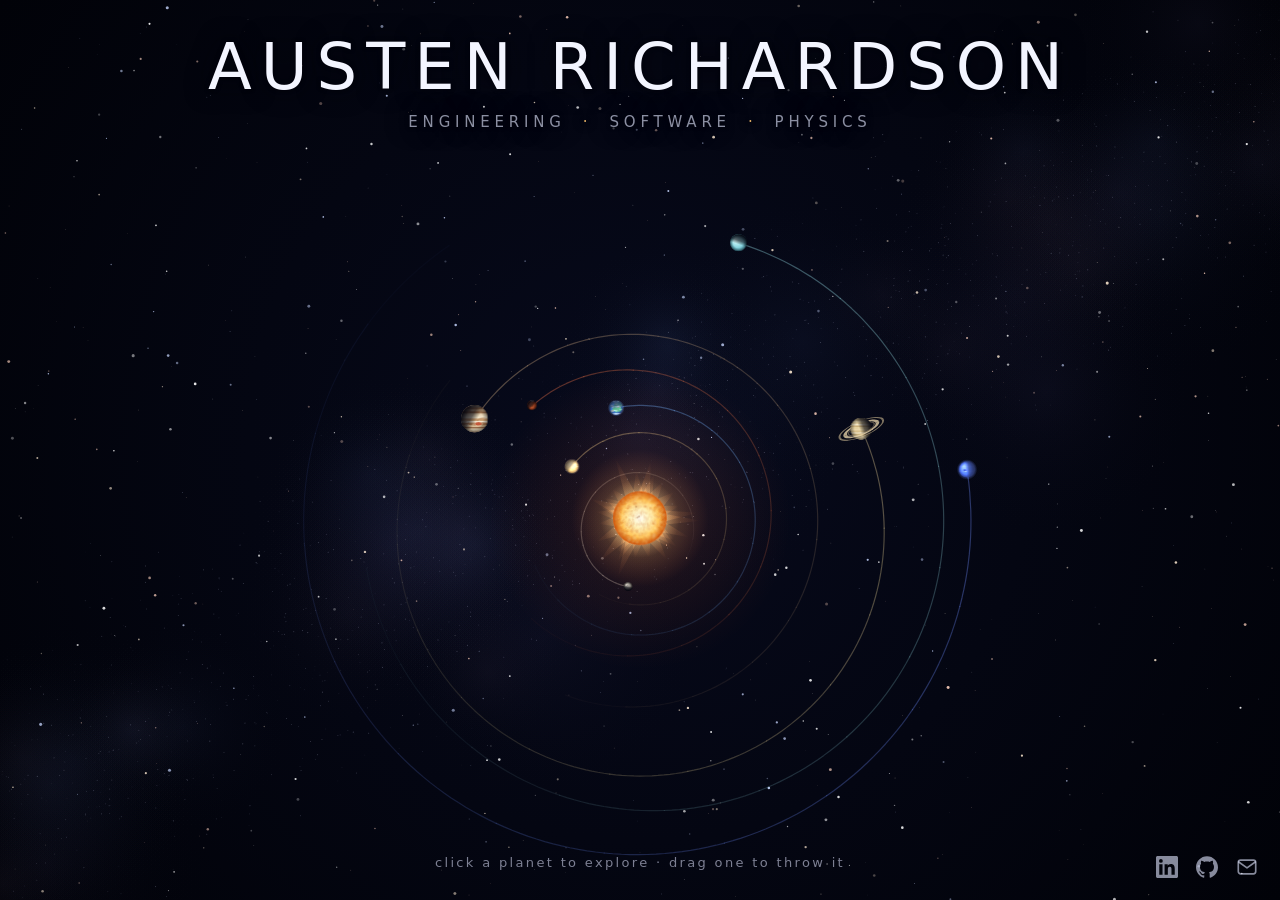
==== index.html @ 40af2397 "Initial site: interactive solar system portfolio Co-Authored-By: Claude Opus 5.5 <noreply@anthropic." ====
<!DOCTYPE html>
<html lang="en">
<head>
  <meta charset="utf-8">
  <meta name="viewport" content="width=device-width, initial-scale=1">
  <title>AustenRichardson.com</title>
  <link rel="icon" href="data:image/svg+xml,<svg xmlns='http://www.w3.org/2000/svg' viewBox='0 0 32 32'><defs><radialGradient id='g'><stop offset='0' stop-color='%23fff6d0'/><stop offset='.6' stop-color='%23ffb23f'/><stop offset='1' stop-color='%23ff7a10'/></radialGradient></defs><circle cx='16' cy='16' r='12' fill='url(%23g)'/></svg>">
  <link rel="stylesheet" href="css/style.css">
</head>
<body>
  <canvas id="space" aria-label="AustenRichardson.com interactive solar system"></canvas>

  <header id="masthead">
    <h1>Austen Richardson</h1>
    <p class="tagline">Engineering <span aria-hidden="true">&middot;</span> Software <span aria-hidden="true">&middot;</span> Physics</p>
  </header>

  <p id="hint" aria-hidden="true"></p>

  <!-- Contact links -->
  <nav id="contact" aria-label="Contact">
    <a href="https://www.linkedin.com/in/austen-richardson-918320334/" target="_blank" rel="noopener" aria-label="LinkedIn" title="LinkedIn">
      <svg viewBox="0 0 24 24" aria-hidden="true"><path fill="currentColor" d="M20.447 20.452h-3.554v-5.569c0-1.328-.027-3.037-1.852-3.037-1.853 0-2.136 1.445-2.136 2.939v5.667H9.351V9h3.414v1.561h.046c.477-.9 1.637-1.85 3.37-1.85 3.601 0 4.267 2.37 4.267 5.455v6.286zM5.337 7.433a2.062 2.062 0 1 1 0-4.125 2.062 2.062 0 0 1 0 4.125zM7.119 20.452H3.555V9h3.564v11.452zM22.225 0H1.771C.792 0 0 .774 0 1.729v20.542C0 23.227.792 24 1.771 24h20.451C23.2 24 24 23.227 24 22.271V1.729C24 .774 23.2 0 22.222 0h.003z"/></svg>
    </a>
    <a href="https://github.com/austenjr08" target="_blank" rel="noopener" aria-label="GitHub" title="GitHub">
      <svg viewBox="0 0 24 24" aria-hidden="true"><path fill="currentColor" d="M12 .297c-6.63 0-12 5.373-12 12 0 5.303 3.438 9.8 8.205 11.385.6.113.82-.258.82-.577 0-.285-.01-1.04-.015-2.04-3.338.724-4.042-1.61-4.042-1.61C4.422 18.07 3.633 17.7 3.633 17.7c-1.087-.744.084-.729.084-.729 1.205.084 1.838 1.236 1.838 1.236 1.07 1.835 2.809 1.305 3.495.998.108-.776.417-1.305.76-1.605-2.665-.3-5.466-1.332-5.466-5.93 0-1.31.465-2.38 1.235-3.22-.135-.303-.54-1.523.105-3.176 0 0 1.005-.322 3.3 1.23.96-.267 1.98-.399 3-.405 1.02.006 2.04.138 3 .405 2.28-1.552 3.285-1.23 3.285-1.23.645 1.653.24 2.873.12 3.176.765.84 1.23 1.91 1.23 3.22 0 4.61-2.805 5.625-5.475 5.92.42.36.81 1.096.81 2.22 0 1.606-.015 2.896-.015 3.286 0 .315.21.69.825.57C20.565 22.092 24 17.592 24 12.297c0-6.627-5.373-12-12-12"/></svg>
    </a>
    <a href="mailto:austenjames08@gmail.com" aria-label="Email" title="Email">
      <svg viewBox="0 0 24 24" aria-hidden="true" fill="none" stroke="currentColor" stroke-width="1.8" stroke-linecap="round" stroke-linejoin="round"><rect x="2.5" y="4.5" width="19" height="15" rx="2.5"/><path d="m3 6.5 9 6.5 9-6.5"/></svg>
    </a>
  </nav>

  <button id="reset" type="button">reset</button>
  <script src="js/main.js"></script>
</body>
</html>
---- css/style.css ----
html,
body {
  margin: 0;
  height: 100%;
  overflow: hidden;
  background: #02030a;
}

#space {
  display: block;
  position: fixed;
  inset: 0;
  width: 100%;
  height: 100%;
  touch-action: none;
  user-select: none;
  -webkit-user-select: none;
}

/* Appears ~10 s after the supernova */
#reset {
  position: fixed;
  top: 20px;
  right: 20px;
  padding: 10px 22px;
  font: 500 14px/1 -apple-system, BlinkMacSystemFont, "Segoe UI", system-ui, sans-serif;
  letter-spacing: 0.2em;
  color: #e9ecff;
  background: rgba(255, 255, 255, 0.06);
  border: 1px solid rgba(255, 255, 255, 0.28);
  border-radius: 999px;
  -webkit-backdrop-filter: blur(6px);
  backdrop-filter: blur(6px);
  cursor: pointer;
  opacity: 0;
  visibility: hidden;
  transform: translateY(-6px);
  transition: opacity 0.8s ease, transform 0.8s ease, visibility 0s linear 0.8s, background 0.2s;
}

#reset.show {
  opacity: 1;
  visibility: visible;
  transform: none;
  transition: opacity 0.8s ease, transform 0.8s ease, visibility 0s, background 0.2s;
}

#reset:hover {
  background: rgba(255, 255, 255, 0.14);
}

/* ---------- Name header ---------- */
#masthead {
  position: fixed;
  top: 0;
  left: 0;
  right: 0;
  padding: clamp(18px, 3.5vh, 36px) 16px 0;
  text-align: center;
  pointer-events: none;
  font-family: -apple-system, BlinkMacSystemFont, "Helvetica Neue", "Segoe UI", system-ui, sans-serif;
  color: #f3f5ff;
  text-shadow: 0 0 24px rgba(2, 3, 10, 0.9), 0 0 4px rgba(2, 3, 10, 0.8);
}

#masthead h1 {
  margin: 0;
  font-size: clamp(30px, 5.2vw, 64px);
  font-weight: 200;
  letter-spacing: 0.14em;
  line-height: 1.1;
  text-transform: uppercase;
}

#masthead .tagline {
  margin: clamp(6px, 1.2vh, 12px) 0 0;
  font-size: clamp(11px, 1.3vw, 15px);
  font-weight: 400;
  letter-spacing: 0.32em;
  text-transform: uppercase;
  color: rgba(225, 230, 255, 0.62);
}

#masthead .tagline span {
  margin: 0 0.5em;
  color: rgba(255, 196, 110, 0.85);
}

/* ---------- One-time hint ---------- */
#hint {
  position: fixed;
  left: 0;
  right: 0;
  bottom: 28px;
  margin: 0;
  text-align: center;
  pointer-events: none;
  font: 400 13px/1.4 -apple-system, BlinkMacSystemFont, "Segoe UI", system-ui, sans-serif;
  letter-spacing: 0.18em;
  color: rgba(225, 230, 255, 0.55);
  opacity: 0;
  transition: opacity 1.2s ease 1.5s;
}

#hint.show {
  opacity: 1;
}

#hint.gone {
  opacity: 0;
  transition: opacity 0.8s ease;
}

/* ---------- Contact icons ---------- */
#contact {
  position: fixed;
  right: 22px;
  bottom: 22px;
  display: flex;
  gap: 18px;
}

#contact a {
  display: block;
  width: 22px;
  height: 22px;
  color: rgba(225, 230, 255, 0.6);
  transition: color 0.2s, transform 0.2s;
}

#contact a:hover,
#contact a:focus-visible {
  color: #fff;
  transform: translateY(-2px);
}

#contact svg {
  width: 100%;
  height: 100%;
  display: block;
}

@media (max-width: 600px) {
  #hint {
    bottom: 64px;
    font-size: 12px;
    letter-spacing: 0.12em;
  }
}
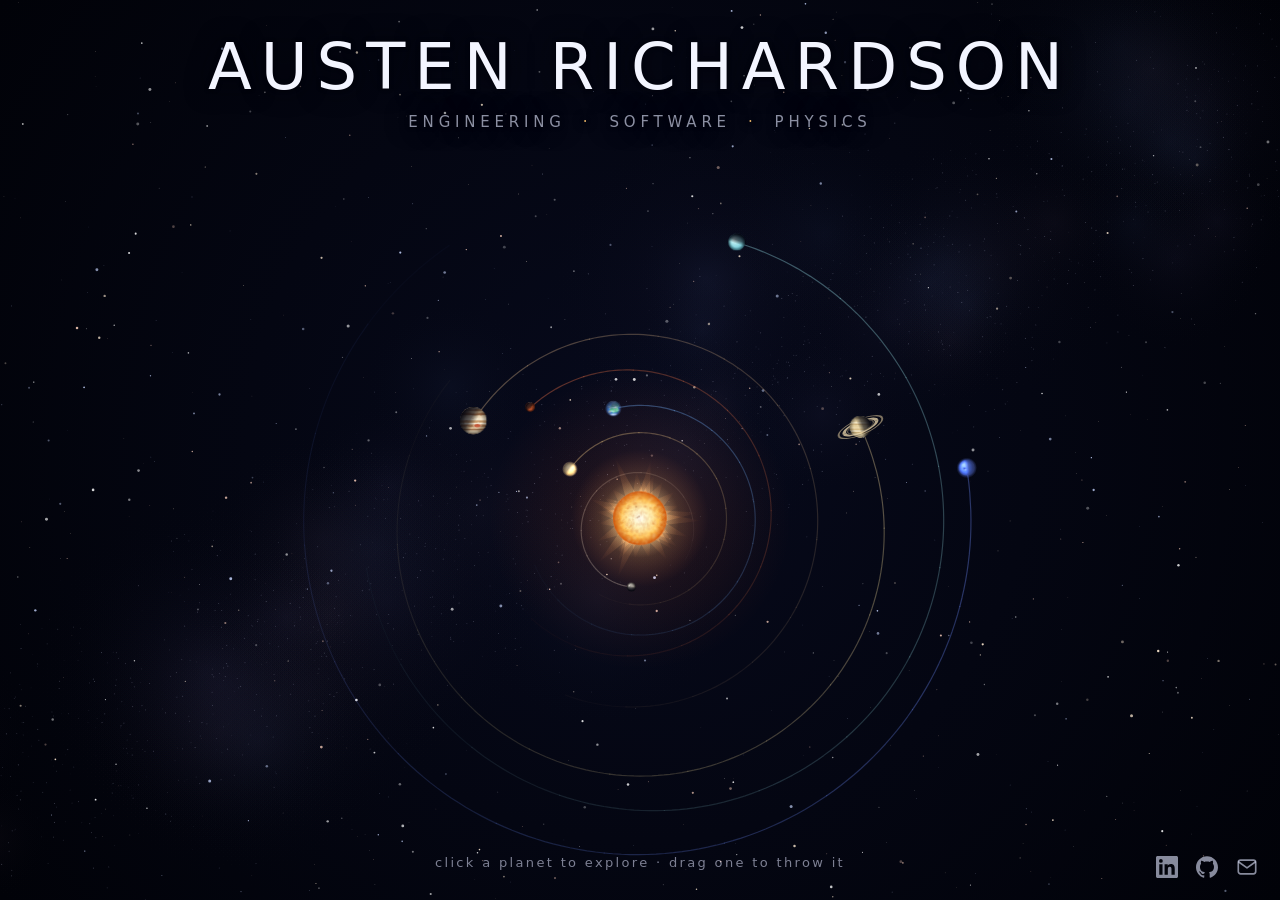
==== commit ca201bb2: "Add privacy-friendly visitor stats logged to Google Sheets" ====
--- a/index.html
+++ b/index.html
@@ -31,6 +31,7 @@
   </nav>
 
   <button id="reset" type="button">reset</button>
+  <script src="js/stats.js"></script>
   <script src="js/main.js"></script>
 </body>
 </html>
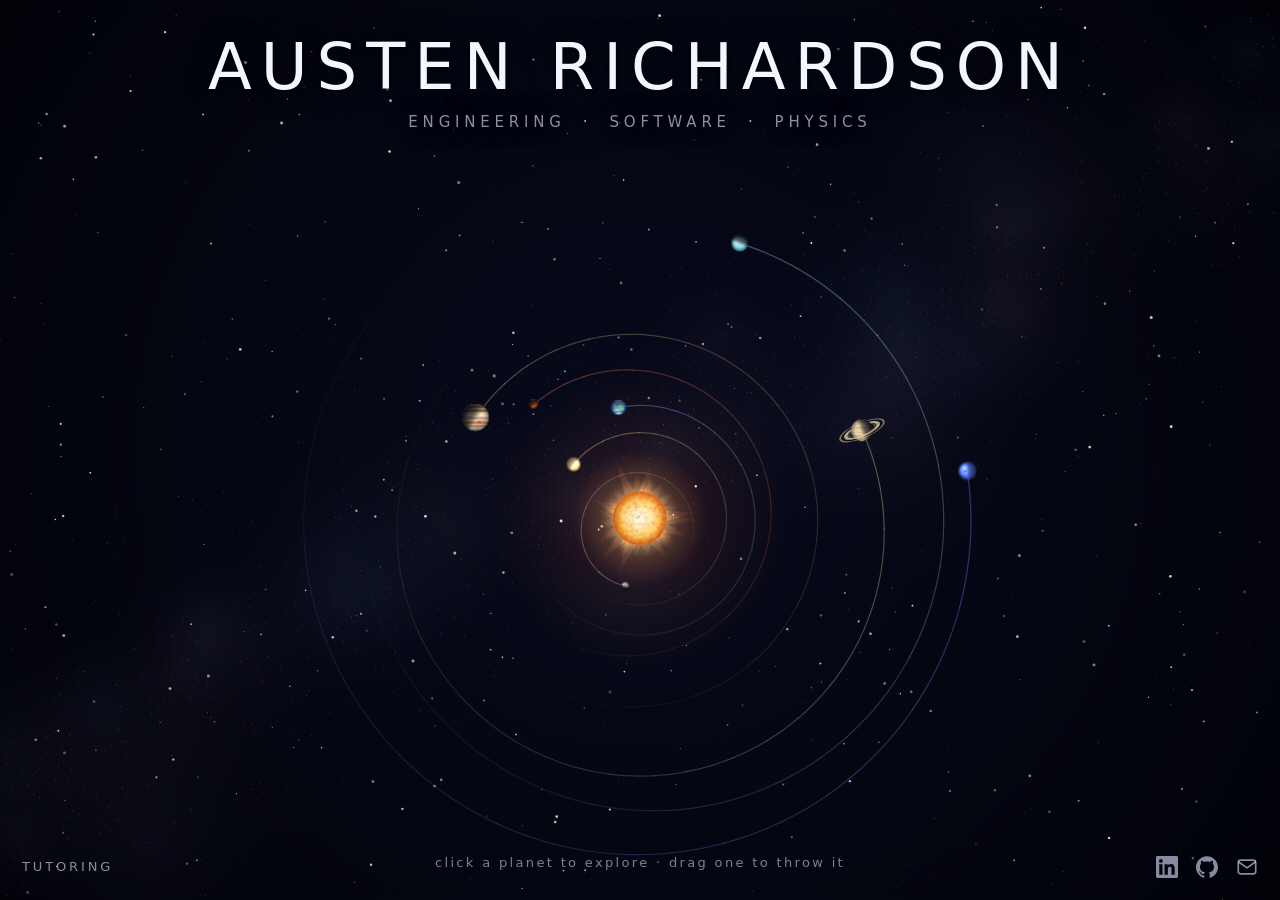
==== commit 8c248a5a: "Add math tutoring page and a plain Tutoring link on every page - New /tutoring/ page: subjects, back" ====
--- a/index.html
+++ b/index.html
@@ -17,6 +17,9 @@
 
   <p id="hint" aria-hidden="true"></p>
 
+  <!-- Site link -->
+  <a id="tutoring-link" href="tutoring/">Tutoring</a>
+
   <!-- Contact links -->
   <nav id="contact" aria-label="Contact">
     <a href="https://www.linkedin.com/in/austen-richardson-918320334/" target="_blank" rel="noopener" aria-label="LinkedIn" title="LinkedIn">
--- a/css/style.css
+++ b/css/style.css
@@ -111,6 +111,31 @@
   transition: opacity 0.8s ease;
 }
 
+/* ---------- Tutoring link (bottom-left) ---------- */
+#tutoring-link {
+  position: fixed;
+  left: 22px;
+  bottom: 22px;
+  padding: 2px 0;
+  font: 400 13px/1.4 -apple-system, BlinkMacSystemFont, "Segoe UI", system-ui, sans-serif;
+  letter-spacing: 0.22em;
+  text-transform: uppercase;
+  color: rgba(225, 230, 255, 0.6);
+  text-decoration: none;
+  transition: color 0.2s;
+}
+
+#tutoring-link:hover,
+#tutoring-link:focus-visible {
+  color: #fff;
+}
+
+#tutoring-link:focus-visible {
+  outline: 2px solid rgba(255, 196, 110, 0.9);
+  outline-offset: 4px;
+  border-radius: 4px;
+}
+
 /* ---------- Contact icons ---------- */
 #contact {
   position: fixed;
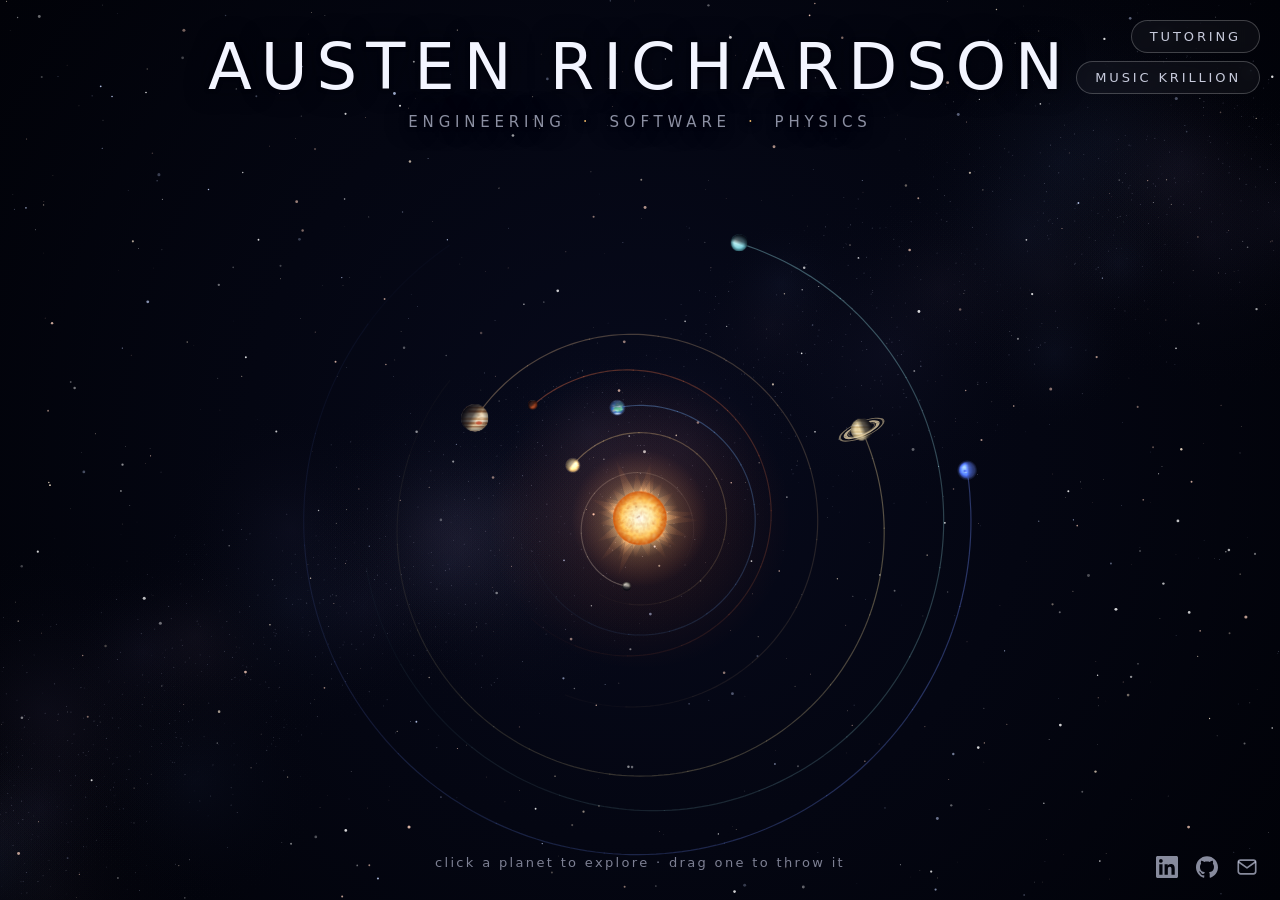
==== commit c2fe3af2: "Add Music Krillion game and homepage link" ====
--- a/index.html
+++ b/index.html
@@ -17,8 +17,11 @@
 
   <p id="hint" aria-hidden="true"></p>
 
-  <!-- Site link -->
-  <a id="tutoring-link" href="tutoring/">Tutoring</a>
+  <!-- Site links -->
+  <nav id="site-links" aria-label="More">
+    <a class="site-link" id="tutoring-link" href="tutoring/">Tutoring</a>
+    <a class="site-link" id="krillion-link" href="krillion/">Music Krillion</a>
+  </nav>
 
   <!-- Contact links -->
   <nav id="contact" aria-label="Contact">
--- a/css/style.css
+++ b/css/style.css
@@ -22,12 +22,13 @@
   position: fixed;
   top: 20px;
   right: 20px;
-  padding: 10px 22px;
-  font: 500 14px/1 -apple-system, BlinkMacSystemFont, "Segoe UI", system-ui, sans-serif;
-  letter-spacing: 0.2em;
-  color: #e9ecff;
-  background: rgba(255, 255, 255, 0.06);
-  border: 1px solid rgba(255, 255, 255, 0.28);
+  padding: 9px 18px;
+  font: 400 13px/1 -apple-system, BlinkMacSystemFont, "Segoe UI", system-ui, sans-serif;
+  letter-spacing: 0.22em;
+  text-transform: uppercase;
+  color: rgba(233, 236, 255, 0.85);
+  background: rgba(255, 255, 255, 0.04);
+  border: 1px solid rgba(255, 255, 255, 0.22);
   border-radius: 999px;
   -webkit-backdrop-filter: blur(6px);
   backdrop-filter: blur(6px);
@@ -45,8 +46,11 @@
   transition: opacity 0.8s ease, transform 0.8s ease, visibility 0s, background 0.2s;
 }
 
-#reset:hover {
-  background: rgba(255, 255, 255, 0.14);
+#reset:hover,
+#reset:focus-visible {
+  color: #fff;
+  background: rgba(255, 255, 255, 0.1);
+  border-color: rgba(255, 255, 255, 0.45);
 }
 
 /* ---------- Name header ---------- */
@@ -111,29 +115,46 @@
   transition: opacity 0.8s ease;
 }
 
-/* ---------- Tutoring link (bottom-left) ---------- */
-#tutoring-link {
-  position: fixed;
-  left: 22px;
-  bottom: 22px;
-  padding: 2px 0;
-  font: 400 13px/1.4 -apple-system, BlinkMacSystemFont, "Segoe UI", system-ui, sans-serif;
+/* ---------- Site links: Tutoring and Lana Del Krillion (top-right) ---------- */
+#site-links {
+  position: fixed;
+  top: 20px;
+  right: 20px;
+  z-index: 2;
+  display: flex;
+  flex-direction: column;
+  align-items: flex-end;
+  gap: 8px;
+}
+
+.site-link {
+  padding: 9px 18px;
+  font: 400 13px/1 -apple-system, BlinkMacSystemFont, "Segoe UI", system-ui, sans-serif;
   letter-spacing: 0.22em;
   text-transform: uppercase;
-  color: rgba(225, 230, 255, 0.6);
+  color: rgba(233, 236, 255, 0.85);
   text-decoration: none;
-  transition: color 0.2s;
-}
-
-#tutoring-link:hover,
-#tutoring-link:focus-visible {
+  background: rgba(255, 255, 255, 0.04);
+  border: 1px solid rgba(255, 255, 255, 0.22);
+  border-radius: 999px;
+  -webkit-backdrop-filter: blur(6px);
+  backdrop-filter: blur(6px);
+  transition: color 0.2s, background 0.2s, border-color 0.2s;
+}
+
+.site-link:hover,
+.site-link:focus-visible {
   color: #fff;
-}
-
-#tutoring-link:focus-visible {
+  background: rgba(255, 255, 255, 0.1);
+  border-color: rgba(255, 255, 255, 0.45);
+}
+
+/* The reset button (after a supernova) sits just below the site links */
+#reset { top: 112px; }
+
+.site-link:focus-visible {
   outline: 2px solid rgba(255, 196, 110, 0.9);
   outline-offset: 4px;
-  border-radius: 4px;
 }
 
 /* ---------- Contact icons ---------- */
@@ -166,6 +187,11 @@
 }
 
 @media (max-width: 600px) {
+  /* Site links stack on narrow screens; leave room above the name for them */
+  #masthead { padding-top: 98px; }
+  #site-links { top: 14px; right: 14px; }
+  /* Reset sits top-left, level with the links, so it never covers the name */
+  #reset { top: 14px; right: auto; left: 14px; }
   #hint {
     bottom: 64px;
     font-size: 12px;
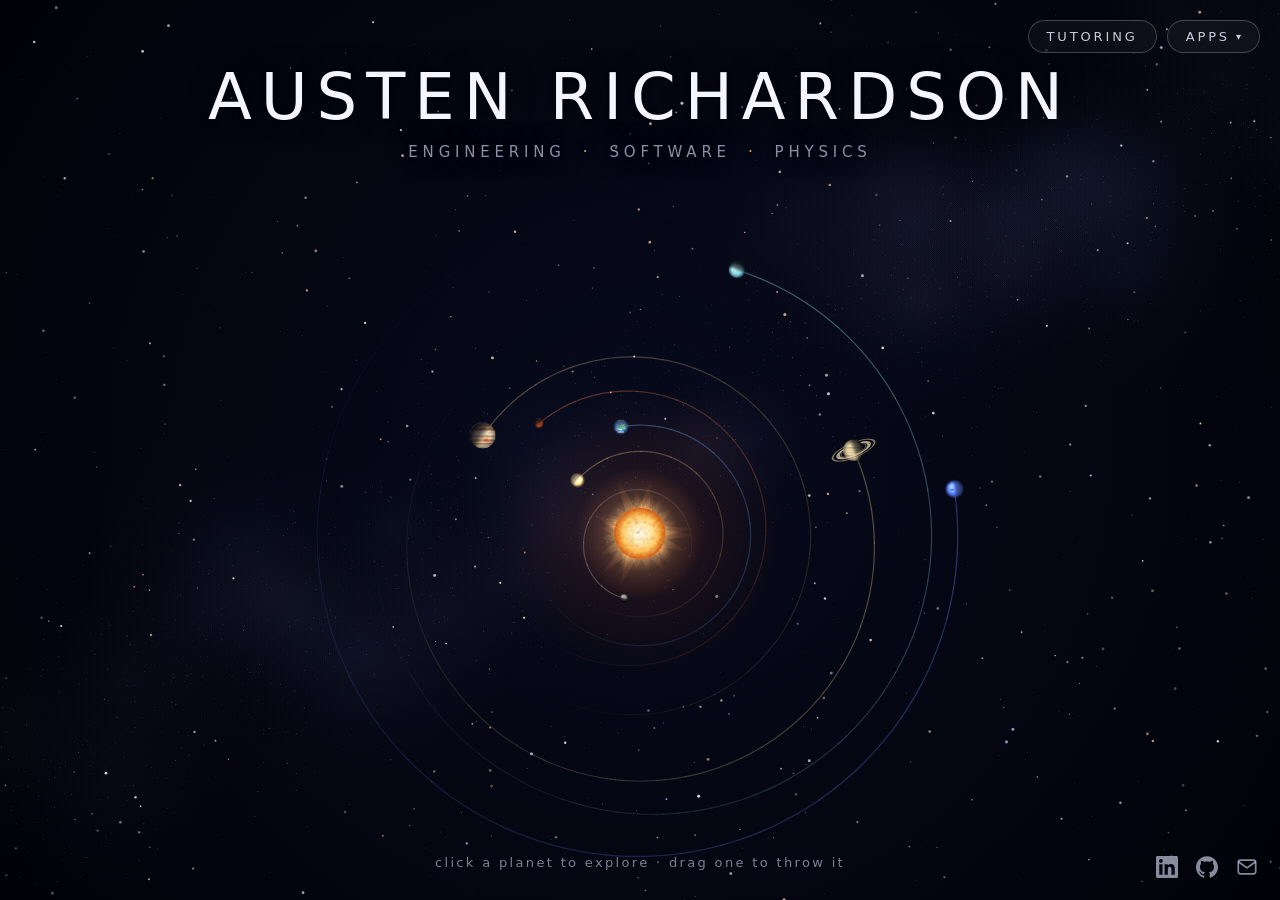
==== commit c43a79bd: "Add Music Krillion and Apps menu" ====
--- a/index.html
+++ b/index.html
@@ -20,7 +20,13 @@
   <!-- Site links -->
   <nav id="site-links" aria-label="More">
     <a class="site-link" id="tutoring-link" href="tutoring/">Tutoring</a>
-    <a class="site-link" id="krillion-link" href="krillion/">Music Krillion</a>
+    <div class="apps">
+      <button class="site-link" id="apps-btn" type="button" aria-expanded="false" aria-controls="apps-menu">Apps <span class="caret" aria-hidden="true">▾</span></button>
+      <!-- To add an app, add another <li> here. -->
+      <ul class="apps-menu" id="apps-menu" hidden>
+        <li><a href="krillion/">Music Krillion</a></li>
+      </ul>
+    </div>
   </nav>
 
   <!-- Contact links -->
@@ -39,5 +45,6 @@
   <button id="reset" type="button">reset</button>
   <script src="js/stats.js"></script>
   <script src="js/main.js"></script>
+  <script src="js/apps-menu.js"></script>
 </body>
 </html>
--- a/css/style.css
+++ b/css/style.css
@@ -115,16 +115,15 @@
   transition: opacity 0.8s ease;
 }
 
-/* ---------- Site links: Tutoring and Lana Del Krillion (top-right) ---------- */
+/* ---------- Site links: Tutoring pill and Apps dropdown (top-right) ---------- */
 #site-links {
   position: fixed;
   top: 20px;
   right: 20px;
-  z-index: 2;
+  z-index: 3;
   display: flex;
-  flex-direction: column;
-  align-items: flex-end;
-  gap: 8px;
+  align-items: flex-start;
+  gap: 10px;
 }
 
 .site-link {
@@ -140,17 +139,62 @@
   -webkit-backdrop-filter: blur(6px);
   backdrop-filter: blur(6px);
   transition: color 0.2s, background 0.2s, border-color 0.2s;
+  cursor: pointer;
 }
 
 .site-link:hover,
-.site-link:focus-visible {
+.site-link:focus-visible,
+.site-link[aria-expanded="true"] {
   color: #fff;
   background: rgba(255, 255, 255, 0.1);
   border-color: rgba(255, 255, 255, 0.45);
 }
 
 /* The reset button (after a supernova) sits just below the site links */
-#reset { top: 112px; }
+#reset { top: 66px; }
+
+/* Apps dropdown */
+.apps { position: relative; }
+#apps-btn { display: inline-flex; align-items: center; gap: 6px; }
+#apps-btn .caret { font-size: 10px; letter-spacing: 0; transition: transform 0.2s; }
+#apps-btn[aria-expanded="true"] .caret { transform: rotate(180deg); }
+
+.apps-menu {
+  position: absolute;
+  top: calc(100% + 8px);
+  right: 0;
+  min-width: 190px;
+  margin: 0;
+  padding: 6px;
+  list-style: none;
+  background: rgba(14, 16, 32, 0.92);
+  border: 1px solid rgba(255, 255, 255, 0.22);
+  border-radius: 14px;
+  -webkit-backdrop-filter: blur(10px);
+  backdrop-filter: blur(10px);
+  box-shadow: 0 12px 30px rgba(0, 0, 0, 0.45);
+  animation: apps-in 0.16s ease;
+}
+.apps-menu[hidden] { display: none; }
+@keyframes apps-in { from { opacity: 0; transform: translateY(-4px); } to { opacity: 1; transform: none; } }
+
+.apps-menu a {
+  display: block;
+  padding: 10px 14px;
+  border-radius: 9px;
+  font: 400 13px/1 -apple-system, BlinkMacSystemFont, "Segoe UI", system-ui, sans-serif;
+  letter-spacing: 0.14em;
+  text-transform: uppercase;
+  white-space: nowrap;
+  color: rgba(233, 236, 255, 0.85);
+  text-decoration: none;
+}
+.apps-menu a:hover,
+.apps-menu a:focus-visible {
+  color: #fff;
+  background: rgba(255, 255, 255, 0.1);
+  outline: none;
+}
 
 .site-link:focus-visible {
   outline: 2px solid rgba(255, 196, 110, 0.9);
@@ -186,9 +230,15 @@
   display: block;
 }
 
+/* Below ~1320px wide the name is wide enough to reach the top-right links, so it moves
+   down below them (phones do the same, further down). */
+@media (max-width: 1320px) {
+  #masthead { padding-top: 62px; }
+}
+
 @media (max-width: 600px) {
-  /* Site links stack on narrow screens; leave room above the name for them */
-  #masthead { padding-top: 98px; }
+  /* Leave room above the name for the site links on narrow screens */
+  #masthead { padding-top: 58px; }
   #site-links { top: 14px; right: 14px; }
   /* Reset sits top-left, level with the links, so it never covers the name */
   #reset { top: 14px; right: auto; left: 14px; }
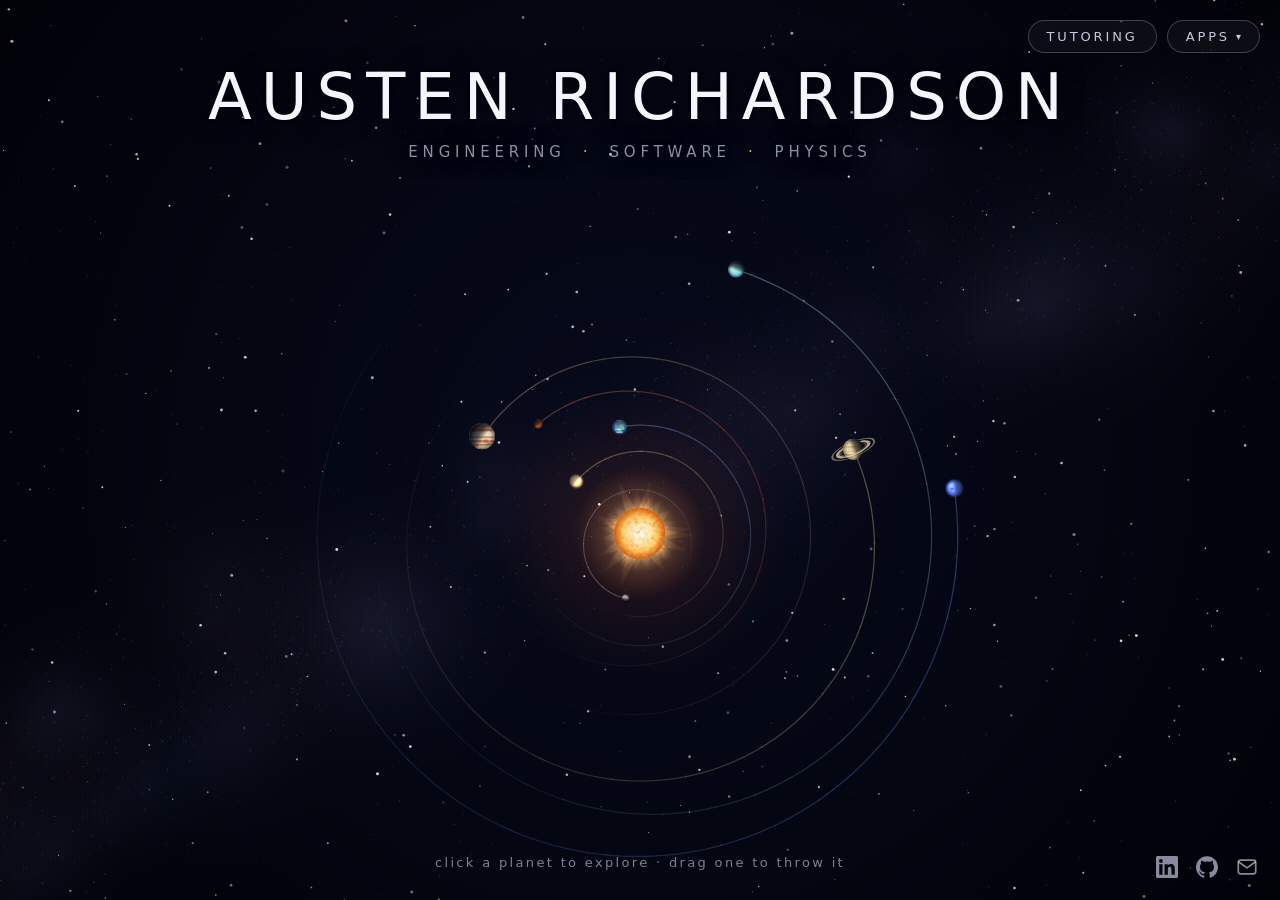
==== commit 2ad5981c: "Add Music Krillion, Your Sky Tonight, and Apps menu" ====
--- a/index.html
+++ b/index.html
@@ -25,6 +25,7 @@
       <!-- To add an app, add another <li> here. -->
       <ul class="apps-menu" id="apps-menu" hidden>
         <li><a href="krillion/">Music Krillion</a></li>
+        <li><a href="sky/">Your Sky Tonight</a></li>
       </ul>
     </div>
   </nav>
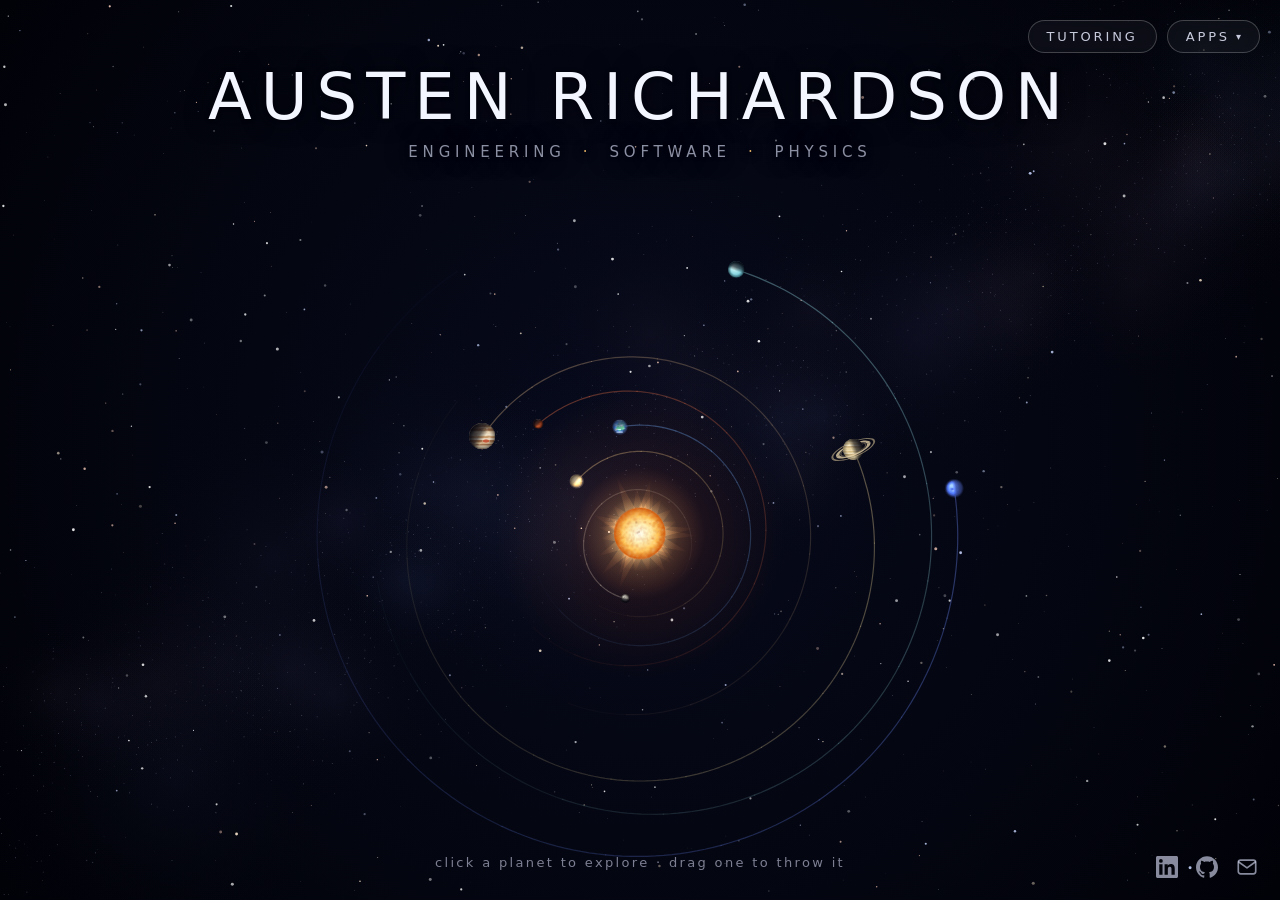
==== commit 4f613001: "Add weekly Spotify listening chart" ====
--- a/index.html
+++ b/index.html
@@ -30,6 +30,16 @@
     </div>
   </nav>
 
+  <!-- My most listened this week (filled from data/spotify-week.json by js/listening.js) -->
+  <aside id="listening" aria-labelledby="listening-title" hidden>
+    <button class="site-link" id="listening-btn" type="button" aria-expanded="false" aria-controls="listening-panel"><span aria-hidden="true">♫</span> This week</button>
+    <div class="listening-panel" id="listening-panel">
+      <h2 id="listening-title">My most listened this week</h2>
+      <ol id="listening-list"></ol>
+      <p class="listening-foot" id="listening-foot"></p>
+    </div>
+  </aside>
+
   <!-- Contact links -->
   <nav id="contact" aria-label="Contact">
     <a href="https://www.linkedin.com/in/austen-richardson-918320334/" target="_blank" rel="noopener" aria-label="LinkedIn" title="LinkedIn">
@@ -47,5 +57,6 @@
   <script src="js/stats.js"></script>
   <script src="js/main.js"></script>
   <script src="js/apps-menu.js"></script>
+  <script src="js/listening.js"></script>
 </body>
 </html>
--- a/css/style.css
+++ b/css/style.css
@@ -201,6 +201,69 @@
   outline-offset: 4px;
 }
 
+/* ---------- My most listened this week (left side) ---------- */
+#listening[hidden] { display: none; }
+#listening {
+  position: fixed;
+  left: 20px;
+  top: 50%;
+  transform: translateY(-50%);
+  z-index: 2;
+  width: 300px;
+}
+#listening-btn { display: none; }
+
+.listening-panel {
+  padding: 16px 16px 12px;
+  background: rgba(10, 12, 28, 0.55);
+  border: 1px solid rgba(255, 255, 255, 0.16);
+  border-radius: 16px;
+  -webkit-backdrop-filter: blur(8px);
+  backdrop-filter: blur(8px);
+  font-family: -apple-system, BlinkMacSystemFont, "Segoe UI", system-ui, sans-serif;
+  color: rgba(233, 236, 255, 0.9);
+}
+.listening-panel h2 {
+  margin: 0 0 10px;
+  font-size: 11px;
+  font-weight: 500;
+  letter-spacing: 0.22em;
+  text-transform: uppercase;
+  color: #ffb23f;
+}
+#listening-list { list-style: none; margin: 0; padding: 0; }
+#listening-list a {
+  display: grid;
+  grid-template-columns: 16px 40px 1fr auto;
+  gap: 10px;
+  align-items: center;
+  padding: 6px 6px;
+  margin: 0 -6px;
+  border-radius: 10px;
+  color: inherit;
+  text-decoration: none;
+  transition: background 0.2s;
+}
+#listening-list a:hover, #listening-list a:focus-visible { background: rgba(255, 255, 255, 0.07); outline: none; }
+.lt-rank { font-size: 13px; color: rgba(225, 230, 255, 0.5); text-align: right; font-variant-numeric: tabular-nums; }
+.lt-art { width: 40px; height: 40px; border-radius: 6px; object-fit: cover; background: rgba(255, 255, 255, 0.08); }
+.lt-text { min-width: 0; line-height: 1.25; }
+.lt-name, .lt-artist { display: block; white-space: nowrap; overflow: hidden; text-overflow: ellipsis; }
+.lt-name { font-size: 14px; color: #fff; }
+.lt-artist { font-size: 12px; color: rgba(225, 230, 255, 0.6); }
+.lt-plays { font-size: 14px; color: rgba(255, 178, 63, 0.9); text-align: right; line-height: 1.1; font-variant-numeric: tabular-nums; }
+.lt-plays small { display: block; font-size: 10px; letter-spacing: 0.06em; color: rgba(225, 230, 255, 0.45); }
+.listening-empty { margin: 4px 0 6px; font-size: 13px; color: rgba(225, 230, 255, 0.6); }
+.listening-foot { margin: 8px 0 0; font-size: 11px; letter-spacing: 0.04em; color: rgba(225, 230, 255, 0.45); }
+
+/* Narrower screens: a small "This week" button at the bottom left that opens the chart. */
+@media (max-width: 1100px) {
+  #listening { top: auto; bottom: 20px; transform: none; width: auto; }
+  #listening-btn { display: inline-flex; gap: 6px; align-items: center; }
+  .listening-panel { position: absolute; left: 0; bottom: calc(100% + 10px); width: min(320px, calc(100vw - 28px)); background: rgba(10, 12, 28, 0.92); }
+  #listening:not(.open) .listening-panel { display: none; }
+}
+
 /* ---------- Contact icons ---------- */
 #contact {
   position: fixed;
@@ -242,6 +305,7 @@
   #site-links { top: 14px; right: 14px; }
   /* Reset sits top-left, level with the links, so it never covers the name */
   #reset { top: 14px; right: auto; left: 14px; }
+  #listening { left: 14px; bottom: 14px; }
   #hint {
     bottom: 64px;
     font-size: 12px;
